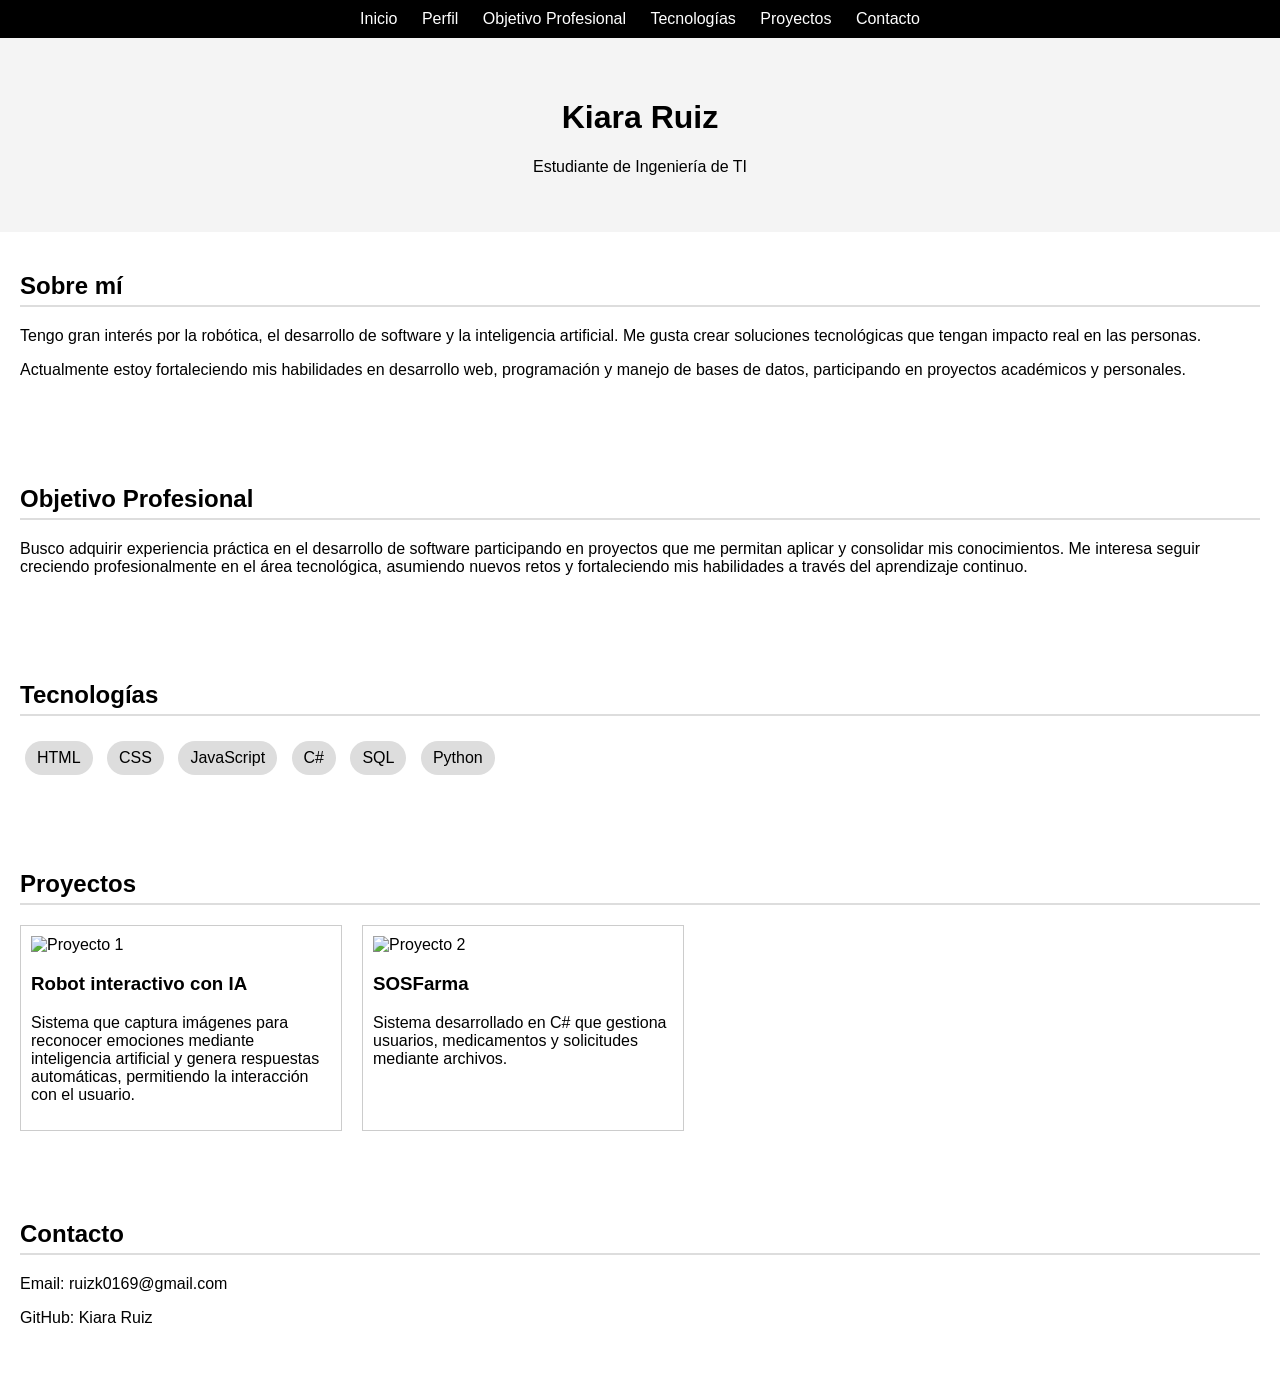
==== contenido.html @ 79036496 "contenido.html" ====
<!DOCTYPE html>
<html lang="es">
<head>
<meta charset="UTF-8">
<meta name="viewport" content="width=device-width, initial-scale=1.0">
<title>Kiara Ruiz | Portafolio</title>
<link rel="stylesheet" href="styles.css">
</head>

<body>

<nav>
    <a href="#inicio">Inicio</a>
    <a href="#perfil">Perfil</a>
    <a href="#profesional">Objetivo Profesional</a>
    <a href="#tecnologias">Tecnologías</a>
    <a href="#proyectos">Proyectos</a>
    <a href="#contacto">Contacto</a>
</nav>

<header id="inicio">
    <h1>Kiara Ruiz</h1>
    <p>Estudiante de Ingeniería de TI</p>
</header>

<section id="perfil">
    <h2>Sobre mí</h2>
    <p>
        Tengo gran interés por la robótica, el desarrollo de software y la inteligencia artificial. Me gusta crear soluciones tecnológicas que tengan impacto real en las personas.
    </p>
    <p>
        Actualmente estoy fortaleciendo mis habilidades en desarrollo web, programación y manejo de bases de datos, participando en proyectos académicos y personales.
    </p>
</section>
    
<section id="profesional">
    <h2>Objetivo Profesional</h2>
    <p>Busco adquirir experiencia práctica en el desarrollo de software participando en proyectos que me permitan aplicar y consolidar mis conocimientos. Me interesa seguir creciendo profesionalmente en el área tecnológica, asumiendo nuevos retos y fortaleciendo mis habilidades a través del aprendizaje continuo.</p>
</section>

<section id="tecnologias">
    <h2>Tecnologías</h2>
    <div class="tags">
        <span>HTML</span>
        <span>CSS</span>
        <span>JavaScript</span>
        <span>C#</span>
        <span>SQL</span>
        <span>Python</span>
    </div>
</section>

<section id="proyectos">
    <h2>Proyectos</h2>

    <div class="cards">

        <div class="card">
            <img src="https://via.placeholder.com/300" alt="Proyecto 1">
            <h3>Robot interactivo con IA</h3>
            <p>Sistema que captura imágenes para reconocer emociones mediante inteligencia artificial y genera respuestas automáticas, permitiendo la interacción con el usuario.</p>
        </div>

        <div class="card">
            <img src="https://via.placeholder.com/300" alt="Proyecto 2">
            <h3>SOSFarma</h3>
            <p>Sistema desarrollado en C# que gestiona usuarios, medicamentos y solicitudes mediante archivos.</p>
        </div>

    </div>
</section>

<section id="contacto">
    <h2>Contacto</h2>
    <p>Email: ruizk0169@gmail.com</p>
    <p>GitHub: Kiara Ruiz</p>
</section>

</body>
</html>
---- styles.css ----
body {
    font-family: Arial;
    margin: 0;
}

nav {
    background: black;
    padding: 10px;
    text-align: center;
}

nav a {
    color: white;
    margin: 10px;
    text-decoration: none;
}

header {
    text-align: center;
    padding: 40px;
    background: #f4f4f4;
}

section {
    padding: 20px;
}

.tags span {
    display: inline-block;
    background: #ddd;
    margin: 5px;
    padding: 8px 12px;
    border-radius: 20px;
}

.cards {
    display: flex;
    gap: 20px;
    flex-wrap: wrap;
}

.card {
    width: 300px;
    border: 1px solid #ccc;
    padding: 10px;
}

h2 {
    border-bottom: 2px solid #ddd;
    padding-bottom: 5px;
}

section {
    margin-bottom: 30px;
}

.card img {
    width: 100%;
}
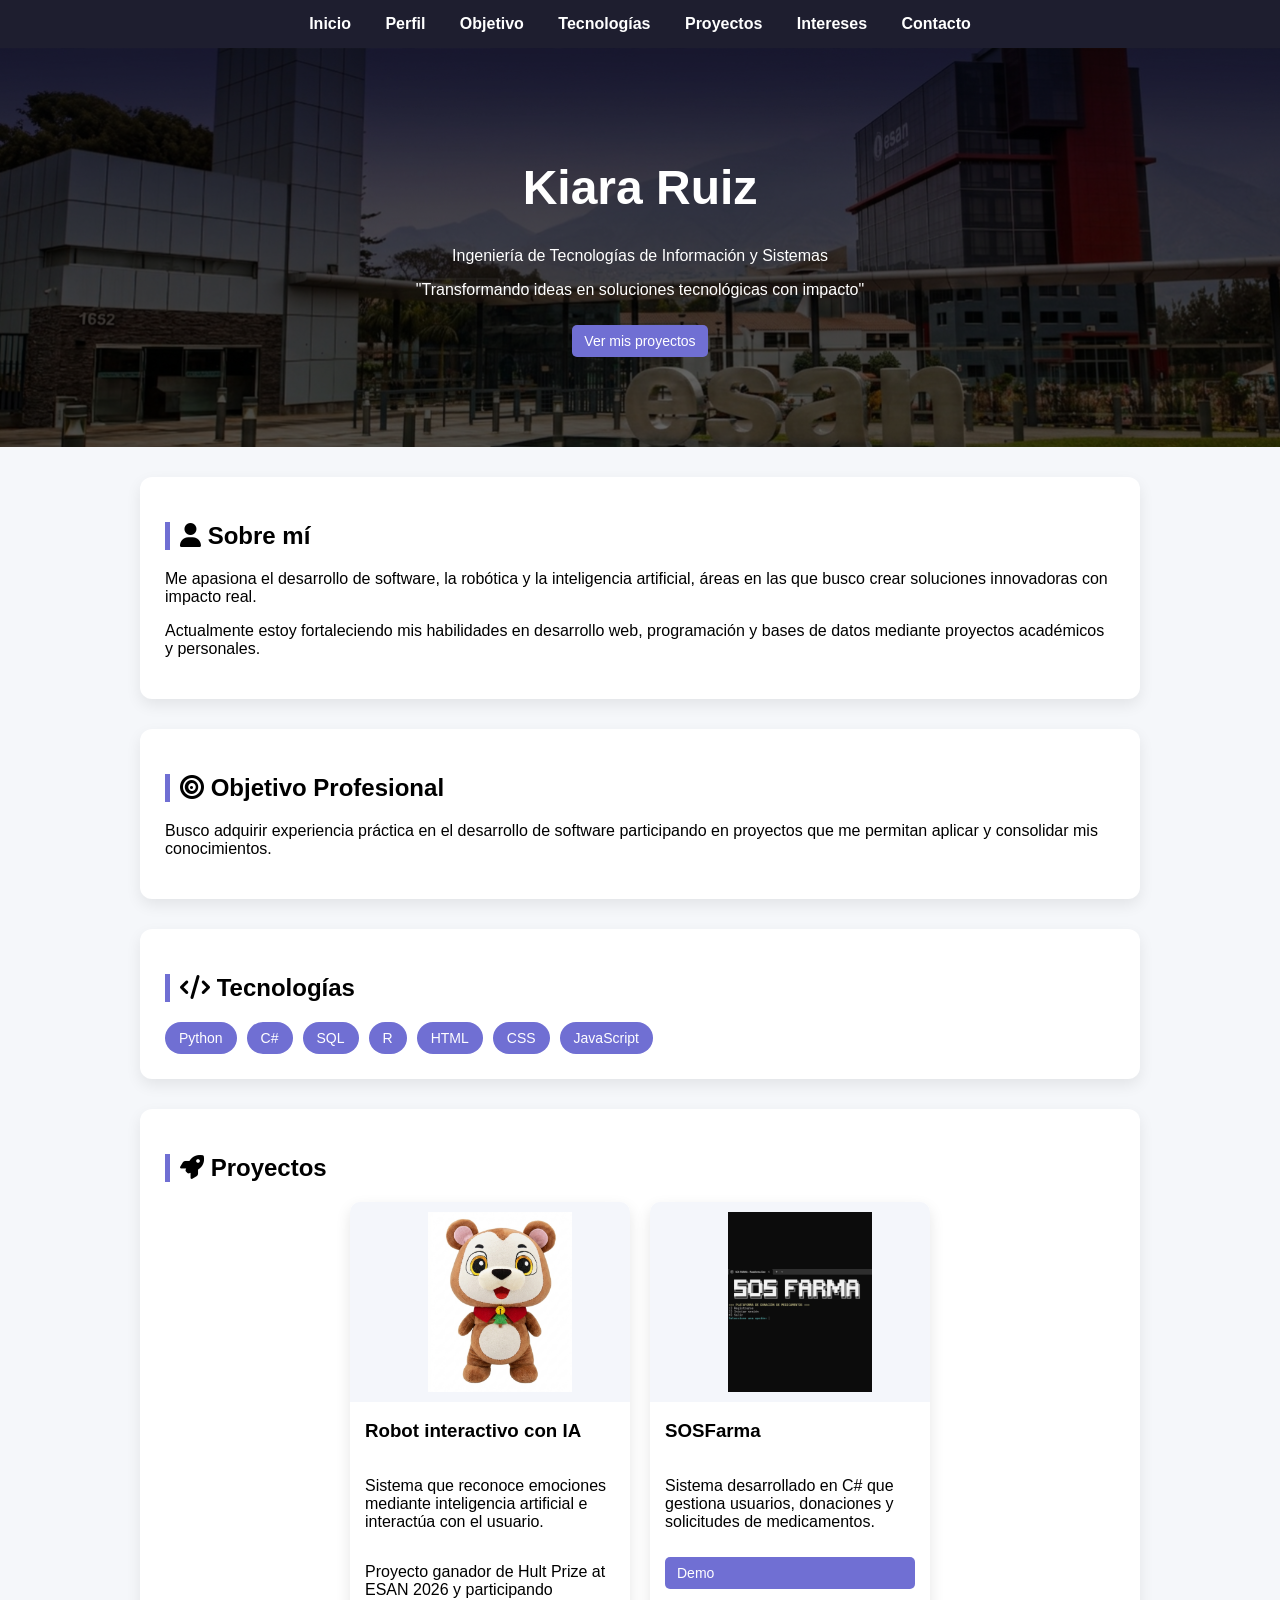
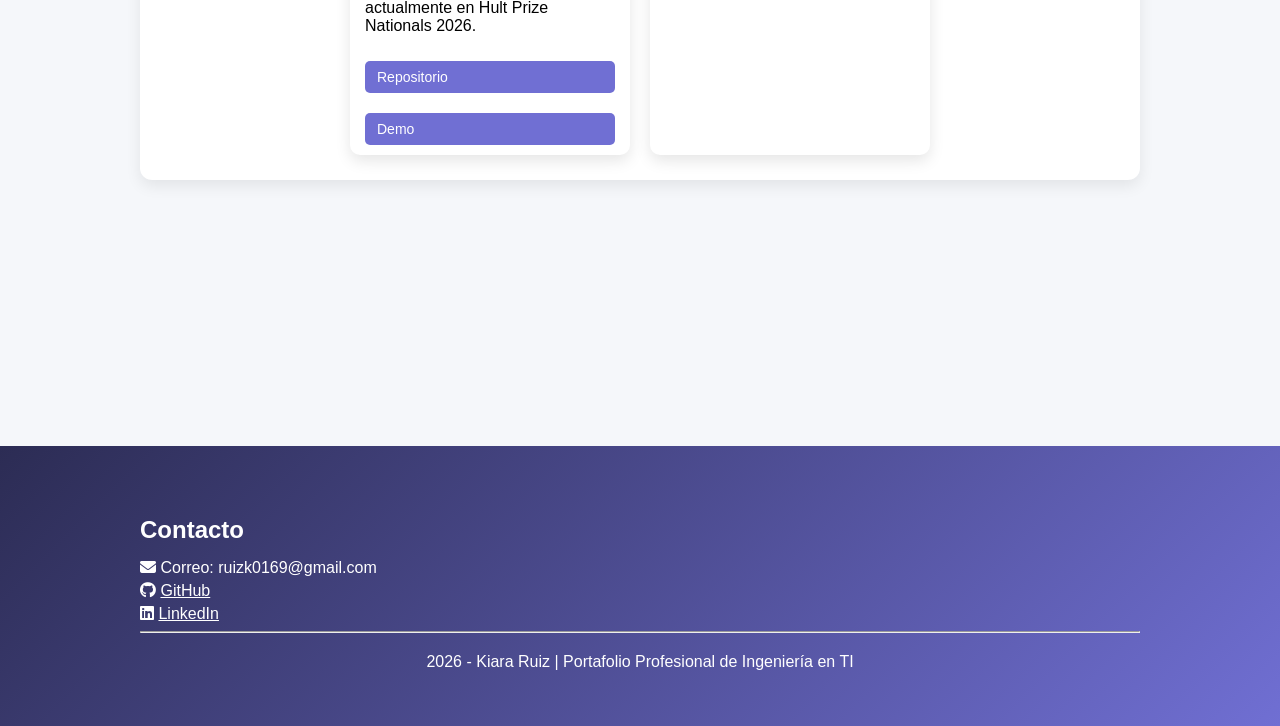
==== commit 67d6b715: "contenido.html" ====
--- a/contenido.html
+++ b/contenido.html
@@ -3,78 +3,131 @@
 <head>
 <meta charset="UTF-8">
 <meta name="viewport" content="width=device-width, initial-scale=1.0">
-<title>Kiara Ruiz | Portafolio</title>
+
+<title>Kiara Ruiz | Portafolio de Ingeniería en TI</title>
+<meta name="description" content="Portafolio profesional de Kiara Ruiz, estudiante de Ingeniería de TI y Sistemas.">
+
 <link rel="stylesheet" href="styles.css">
+
+<link rel="stylesheet" href="https://cdnjs.cloudflare.com/ajax/libs/font-awesome/6.5.0/css/all.min.css">
+
 </head>
 
 <body>
 
 <nav>
-    <a href="#inicio">Inicio</a>
-    <a href="#perfil">Perfil</a>
-    <a href="#profesional">Objetivo Profesional</a>
-    <a href="#tecnologias">Tecnologías</a>
-    <a href="#proyectos">Proyectos</a>
-    <a href="#contacto">Contacto</a>
+    <div class="menu-toggle"><i class="fas fa-bars"></i></div>
+
+    <div class="nav-links">
+        <a href="#inicio">Inicio</a>
+        <a href="#perfil">Perfil</a>
+        <a href="#profesional">Objetivo</a>
+        <a href="#tecnologias">Tecnologías</a>
+        <a href="#proyectos">Proyectos</a>
+        <a href="#intereses">Intereses</a>
+        <a href="#contacto">Contacto</a>
+    </div>
 </nav>
 
 <header id="inicio">
-    <h1>Kiara Ruiz</h1>
-    <p>Estudiante de Ingeniería de TI</p>
+    <div class="header-content">
+        <h1>Kiara Ruiz</h1>
+        <p class="rol">Ingeniería de Tecnologías de Información y Sistemas</p>
+        <p class="frase">"Transformando ideas en soluciones tecnológicas con impacto"</p>
+        <a href="#proyectos" class="btn">Ver mis proyectos</a>
+    </div>
 </header>
 
+<main>
+
 <section id="perfil">
-    <h2>Sobre mí</h2>
+    <h2><i class="fas fa-user"></i> Sobre mí</h2>
     <p>
-        Tengo gran interés por la robótica, el desarrollo de software y la inteligencia artificial. Me gusta crear soluciones tecnológicas que tengan impacto real en las personas.
+        Me apasiona el desarrollo de software, la robótica y la inteligencia artificial, áreas en las que busco crear soluciones innovadoras con impacto real.
     </p>
     <p>
-        Actualmente estoy fortaleciendo mis habilidades en desarrollo web, programación y manejo de bases de datos, participando en proyectos académicos y personales.
+        Actualmente estoy fortaleciendo mis habilidades en desarrollo web, programación y bases de datos mediante proyectos académicos y personales.
     </p>
 </section>
     
 <section id="profesional">
-    <h2>Objetivo Profesional</h2>
-    <p>Busco adquirir experiencia práctica en el desarrollo de software participando en proyectos que me permitan aplicar y consolidar mis conocimientos. Me interesa seguir creciendo profesionalmente en el área tecnológica, asumiendo nuevos retos y fortaleciendo mis habilidades a través del aprendizaje continuo.</p>
+    <h2><i class="fas fa-bullseye"></i> Objetivo Profesional</h2>
+    <p>
+        Busco adquirir experiencia práctica en el desarrollo de software participando en proyectos que me permitan aplicar y consolidar mis conocimientos.
+    </p>
 </section>
 
 <section id="tecnologias">
-    <h2>Tecnologías</h2>
+    <h2><i class="fas fa-code"></i> Tecnologías</h2>
     <div class="tags">
+        <span>Python</span>
+        <span>C#</span>
+        <span>SQL</span>
+        <span>R</span>
         <span>HTML</span>
         <span>CSS</span>
         <span>JavaScript</span>
-        <span>C#</span>
-        <span>SQL</span>
-        <span>Python</span>
     </div>
 </section>
 
 <section id="proyectos">
-    <h2>Proyectos</h2>
+    <h2><i class="fas fa-rocket"></i> Proyectos</h2>
 
     <div class="cards">
 
         <div class="card">
-            <img src="https://via.placeholder.com/300" alt="Proyecto 1">
+            <img src="assets/chuwi.png" alt="Robot interactivo con inteligencia artificial">
             <h3>Robot interactivo con IA</h3>
-            <p>Sistema que captura imágenes para reconocer emociones mediante inteligencia artificial y genera respuestas automáticas, permitiendo la interacción con el usuario.</p>
+            <p>Sistema que reconoce emociones mediante inteligencia artificial e interactúa con el usuario.</p>
+            <p> Proyecto ganador de Hult Prize at ESAN 2026 y participando actualmente en Hult Prize Nationals 2026. </p>
+            <a href="https://github.com/Isa18121999/CHUWI" target="_blank" class="btn">Repositorio</a>
+            <a href="https://drive.google.com/file/d/1S5EwxChTar7vu5N-8zMfn60_v0UyNTSB/view" target="_blank" class="btn">Demo</a>
         </div>
 
         <div class="card">
-            <img src="https://via.placeholder.com/300" alt="Proyecto 2">
+            <img src="assets/sosfarma.jpeg" alt="Sistema de donación de medicamentos">
             <h3>SOSFarma</h3>
-            <p>Sistema desarrollado en C# que gestiona usuarios, medicamentos y solicitudes mediante archivos.</p>
+            <p>Sistema desarrollado en C# que gestiona usuarios, donaciones y solicitudes de medicamentos.</p>
+            <a href="https://drive.google.com/file/d/1xQOqHNRXEIUb9ZouiwEJonEjegrwk0Mk/view" target="_blank" class="btn">Demo</a>
         </div>
 
     </div>
 </section>
 
-<section id="contacto">
-    <h2>Contacto</h2>
-    <p>Email: ruizk0169@gmail.com</p>
-    <p>GitHub: Kiara Ruiz</p>
+<section id="intereses">
+    <h2><i class="fas fa-lightbulb"></i> Intereses</h2>
+    <p>
+        Disfruto aprender nuevas tecnologías, explorar tendencias digitales y trabajar en ideas creativas.
+    </p>
+    <p>
+        Me interesa combinar la lógica con la innovación para seguir creciendo profesionalmente.
+    </p>
 </section>
 
+</main>
+
+<footer id="contacto">
+    <div class="footer-contenido">
+        <h2>Contacto</h2>
+
+        <p><i class="fas fa-envelope"></i> Correo: ruizk0169@gmail.com</p>
+
+        <p><i class="fab fa-github"></i> 
+            <a href="https://github.com/23100833" target="_blank">GitHub</a>
+        </p>
+
+        <p><i class="fab fa-linkedin"></i> 
+            <a href="https://www.linkedin.com/in/kiara-angelita-ruiz-vasquez-298211298/" target="_blank">LinkedIn</a>
+        </p>
+
+        <hr>
+
+        <p style="text-align:center; margin-top:20px;">
+            2026 - Kiara Ruiz | Portafolio Profesional de Ingeniería en TI
+        </p>
+    </div>
+</footer>
+
+<script src="script.js"></script>
 </body>
 </html>
--- a/styles.css
+++ b/styles.css
@@ -1,59 +1,225 @@
+html {
+    scroll-behavior: smooth;
+    scroll-padding-top: 80px;
+}
+
 body {
-    font-family: Arial;
+    font-family: Arial, sans-serif;
     margin: 0;
+    background: #f5f7fa;
 }
 
 nav {
-    background: black;
-    padding: 10px;
+    background: #1e1e2f;
+    padding: 15px;
+    position: sticky;
+    top: 0;
+    z-index: 100;
+}
+
+.menu-toggle {
+    display: none;
+    font-size: 24px;
+    color: white;
+    cursor: pointer;
+}
+
+.nav-links {
     text-align: center;
 }
 
 nav a {
     color: white;
-    margin: 10px;
+    margin: 0 15px;
     text-decoration: none;
+    font-weight: bold;
 }
 
 header {
     text-align: center;
-    padding: 40px;
-    background: #f4f4f4;
+    padding: 80px 20px;
+    background: linear-gradient(rgba(0,0,0,0.6), rgba(0,0,0,0.6)), url("assets/esan2.png");
+    background-size: cover;
+    background-position: center;
+    color: white;
+}
+
+header h1 {
+    font-size: 48px;
+}
+
+.btn {
+    display: inline-block; 
+    margin: 10px; 
+    padding: 8px 12px; 
+    background: #706fd3; 
+    color: white; 
+    text-decoration: none; 
+    border-radius: 5px; 
+    font-size: 14px;
+}
+
+.btn:hover { 
+    background: #5a5ac9; 
+}
+
+main {
+    width: 90%;
+    max-width: 1000px;
+    margin: auto;
 }
 
 section {
-    padding: 20px;
+    background: white;
+    margin: 30px 0;
+    padding: 25px;
+    border-radius: 12px;
+    box-shadow: 0 6px 15px rgba(0,0,0,0.08);
+    opacity: 0;
+    transform: translateY(30px);
+    transition: 0.5s;
+}
+
+section.visible {
+    opacity: 1;
+    transform: translateY(0);
+}
+
+section:hover {
+    transform: translateY(-5px);
+}
+
+h2 {
+    border-left: 5px solid #706fd3;
+    padding-left: 10px;
+}
+
+.tags {
+    display: flex;
+    flex-wrap: wrap;
+    gap: 10px;
 }
 
 .tags span {
-    display: inline-block;
-    background: #ddd;
-    margin: 5px;
-    padding: 8px 12px;
+    background: #706fd3;
+    color: white;
+    padding: 8px 14px;
     border-radius: 20px;
+    font-size: 14px;
 }
 
 .cards {
     display: flex;
     gap: 20px;
     flex-wrap: wrap;
+    justify-content: center;
 }
 
 .card {
-    width: 300px;
-    border: 1px solid #ccc;
-    padding: 10px;
-}
-
-h2 {
-    border-bottom: 2px solid #ddd;
-    padding-bottom: 5px;
-}
-
-section {
-    margin-bottom: 30px;
+    width: 280px;
+    border-radius: 10px;
+    overflow: hidden;
+    box-shadow: 0 6px 15px rgba(0,0,0,0.1);
+    transition: 0.3s;
+    background: white;
+    display: flex;
+    flex-direction: column;
+}
+
+.card:hover {
+    transform: translateY(-8px);
+}
+
+.card h3,
+.card p,
+.card .btn {
+    margin-left: 15px;
+    margin-right: 15px;
+}
+
+.card .btn {
+    margin-bottom: 10px;
 }
 
 .card img {
     width: 100%;
-}
+    height: 180px;
+    object-fit: contain;
+    background: #f4f6fb;
+    padding: 10px;
+}
+
+footer {
+    background: linear-gradient(135deg, #2c2c54, #706fd3);
+    color: white;
+    padding: 50px 20px;
+    margin-top: 50px;
+}
+
+.footer-contenido { 
+    max-width: 1000px; 
+    margin: auto; 
+    text-align: left; 
+}
+
+footer h2 { 
+    border-left: none; 
+    padding-left: 0; 
+    margin-bottom: 15px; 
+}
+
+footer p { 
+    margin: 5px 0; 
+}
+
+footer a { 
+    color: white; 
+    text-decoration: underline; 
+}
+
+@media (max-width: 600px) {
+
+    .menu-toggle {
+        display: block;
+        text-align: right;
+        padding-right: 20px;
+    }
+
+    .nav-links {
+        display: none;
+        flex-direction: column;
+        text-align: center;
+    }
+
+    .nav-links a { 
+        display: block; 
+        padding: 10px; 
+        margin: 5px 0; 
+    }
+
+    .nav-links.active {
+        display: flex;
+    }
+
+    header { 
+        min-height: 250px; 
+        padding: 40px 15px; 
+    }
+
+    .cards {
+        flex-direction: column;
+        align-items: center;
+    }
+
+    .card {
+        width: 90%;
+    }
+
+    header h1 {
+        font-size: 32px;
+    }
+
+    header p { 
+        font-size: 16px; 
+    }
+}
